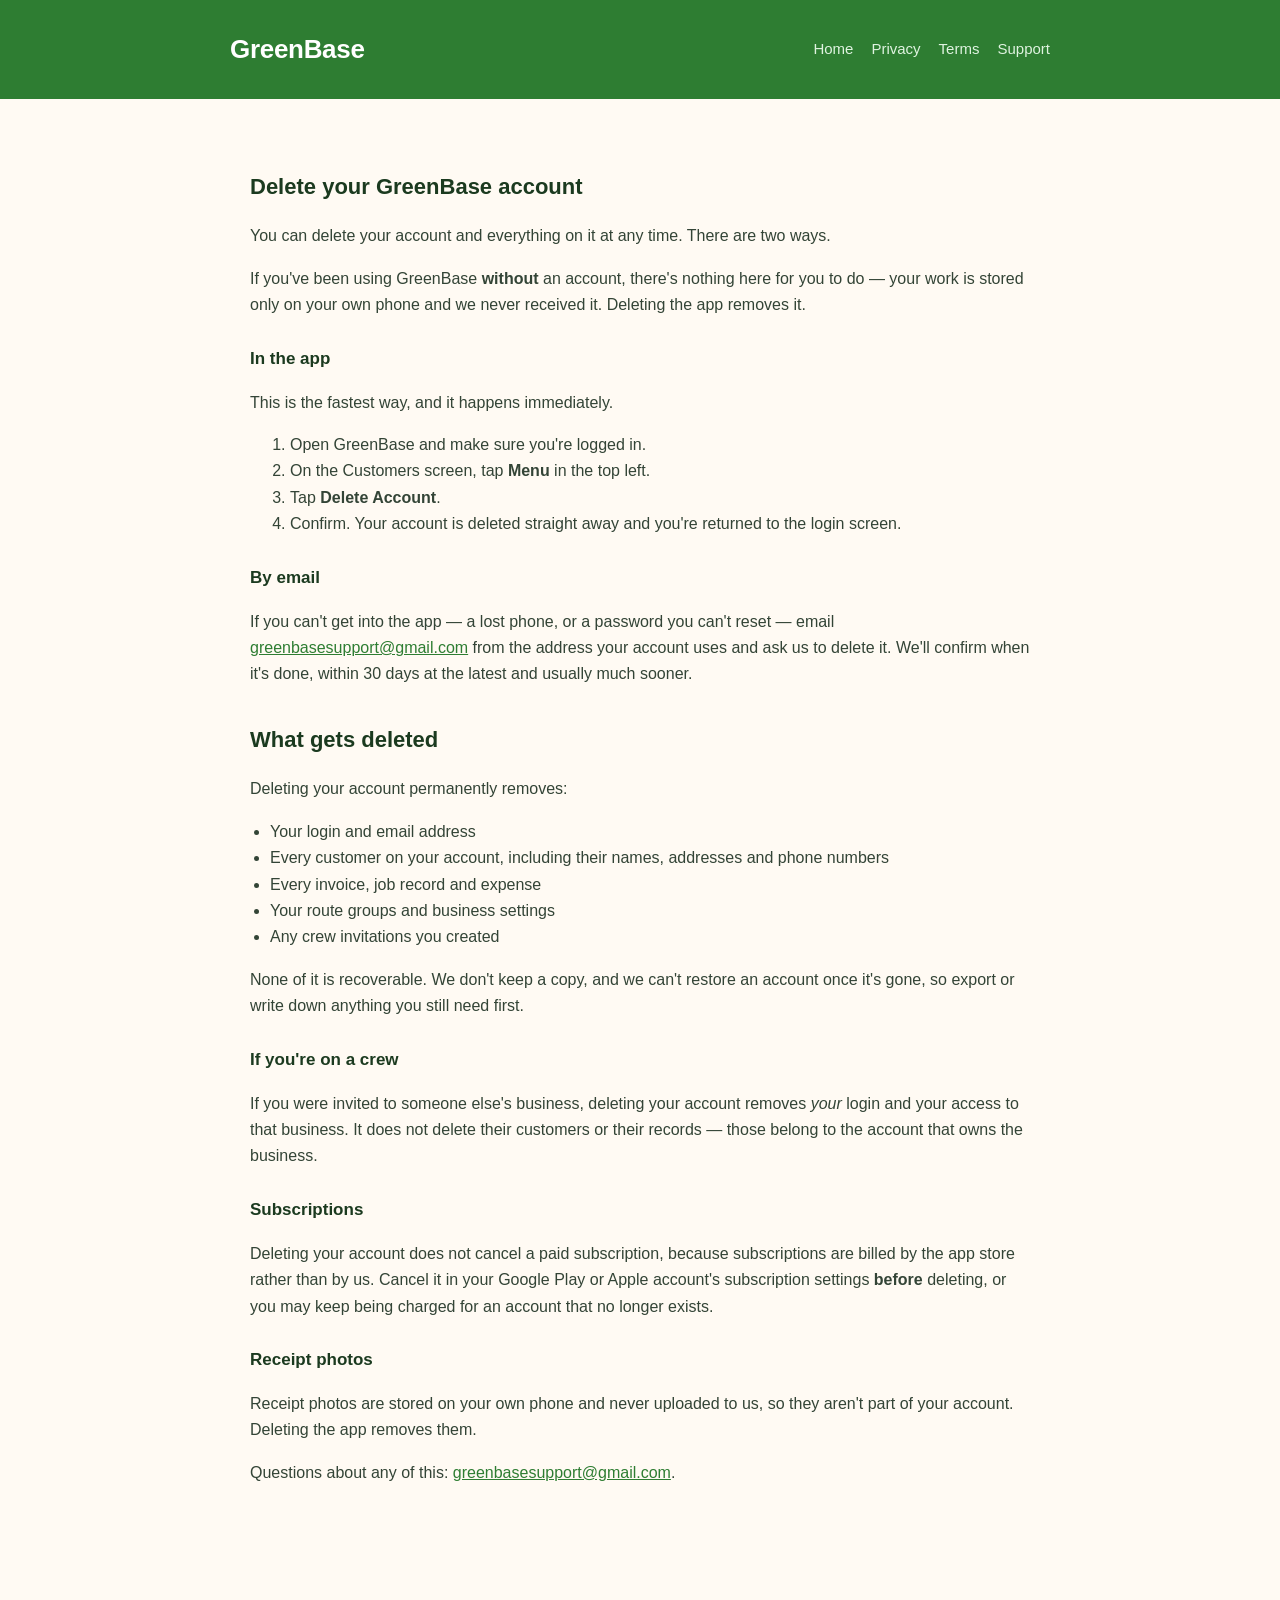
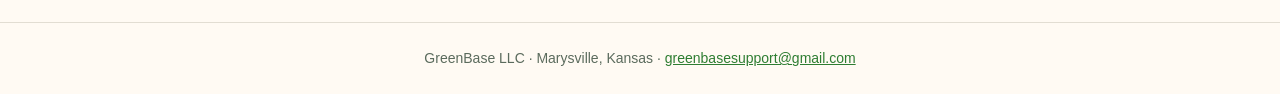
==== delete-account.html @ 28f5f55c "Give account deletion a page of its own, and a route in the app Google Play requires any app offerin" ====
<!DOCTYPE html>
<html lang="en"><head><meta charset="utf-8">
<meta name="viewport" content="width=device-width,initial-scale=1">
<title>Delete your account — GreenBase</title>
<link rel="stylesheet" href="style.css"></head><body>
<header><div class="wrap"><h1>GreenBase</h1>
<nav><a href="index.html">Home</a><a href="privacy.html">Privacy</a><a href="terms.html">Terms</a><a href="support.html">Support</a></nav>
</div></header><main>
<h2>Delete your GreenBase account</h2>

<p>You can delete your account and everything on it at any time. There are two ways.</p>

<p>If you've been using GreenBase <strong>without</strong> an account, there's nothing here for
you to do &mdash; your work is stored only on your own phone and we never received it. Deleting
the app removes it.</p>

<h3>In the app</h3>
<p>This is the fastest way, and it happens immediately.</p>
<ol>
<li>Open GreenBase and make sure you're logged in.</li>
<li>On the Customers screen, tap <strong>Menu</strong> in the top left.</li>
<li>Tap <strong>Delete Account</strong>.</li>
<li>Confirm. Your account is deleted straight away and you're returned to the login screen.</li>
</ol>

<h3>By email</h3>
<p>If you can't get into the app &mdash; a lost phone, or a password you can't reset &mdash;
email <a href="mailto:greenbasesupport@gmail.com">greenbasesupport@gmail.com</a> from the
address your account uses and ask us to delete it. We'll confirm when it's done, within 30
days at the latest and usually much sooner.</p>

<h2>What gets deleted</h2>
<p>Deleting your account permanently removes:</p>
<ul>
<li>Your login and email address</li>
<li>Every customer on your account, including their names, addresses and phone numbers</li>
<li>Every invoice, job record and expense</li>
<li>Your route groups and business settings</li>
<li>Any crew invitations you created</li>
</ul>

<p>None of it is recoverable. We don't keep a copy, and we can't restore an account once it's
gone, so export or write down anything you still need first.</p>

<h3>If you're on a crew</h3>
<p>If you were invited to someone else's business, deleting your account removes <em>your</em>
login and your access to that business. It does not delete their customers or their records
&mdash; those belong to the account that owns the business.</p>

<h3>Subscriptions</h3>
<p>Deleting your account does not cancel a paid subscription, because subscriptions are billed
by the app store rather than by us. Cancel it in your Google Play or Apple account's
subscription settings <strong>before</strong> deleting, or you may keep being charged for an
account that no longer exists.</p>

<h3>Receipt photos</h3>
<p>Receipt photos are stored on your own phone and never uploaded to us, so they aren't part of
your account. Deleting the app removes them.</p>

<p>Questions about any of this: <a href="mailto:greenbasesupport@gmail.com">greenbasesupport@gmail.com</a>.</p>
</main><footer>
GreenBase LLC &middot; Marysville, Kansas &middot;
<a href="mailto:greenbasesupport@gmail.com">greenbasesupport@gmail.com</a>
</footer></body></html>
---- style.css ----
:root{--green:#2e7d32;--dark:#1b3a1f;--muted:#5b6b5d;--bg:#fffaf3}
*{box-sizing:border-box}
body{margin:0;font:16px/1.65 -apple-system,BlinkMacSystemFont,"Segoe UI",Roboto,Helvetica,Arial,sans-serif;
color:#22302400;color:#223024;background:var(--bg)}
header{background:var(--green);color:#fff;padding:28px 20px}
header .wrap{max-width:820px;margin:0 auto;display:flex;align-items:center;gap:14px;flex-wrap:wrap}
header h1{margin:0;font-size:26px;letter-spacing:-.3px}
nav{margin-left:auto;display:flex;gap:18px}
nav a{color:#dff3e0;text-decoration:none;font-size:15px}
nav a:hover{color:#fff;text-decoration:underline}
main{max-width:820px;margin:0 auto;padding:36px 20px 70px}
h2{color:var(--dark);margin-top:34px;font-size:22px}
h3{color:var(--dark);margin-top:26px;font-size:17px}
p,li{color:#33443600;color:#334436}
ul{padding-left:20px}
.lead{font-size:19px;color:var(--muted)}
.feature{border-left:3px solid var(--green);padding:2px 0 2px 16px;margin:18px 0}
.feature b{color:var(--dark)}
footer{border-top:1px solid #e2ddd2;margin-top:50px;padding:24px 20px;text-align:center;color:var(--muted);font-size:14px}
a{color:var(--green)}
.date{color:var(--muted);font-size:14px}
.cta{display:inline-block;background:var(--green);color:#fff;text-decoration:none;
font-size:17px;font-weight:600;padding:14px 26px;border-radius:10px;margin:4px 0}
.cta:hover{background:var(--dark)}
.cta-note{color:var(--muted);font-size:14px;margin-top:10px}
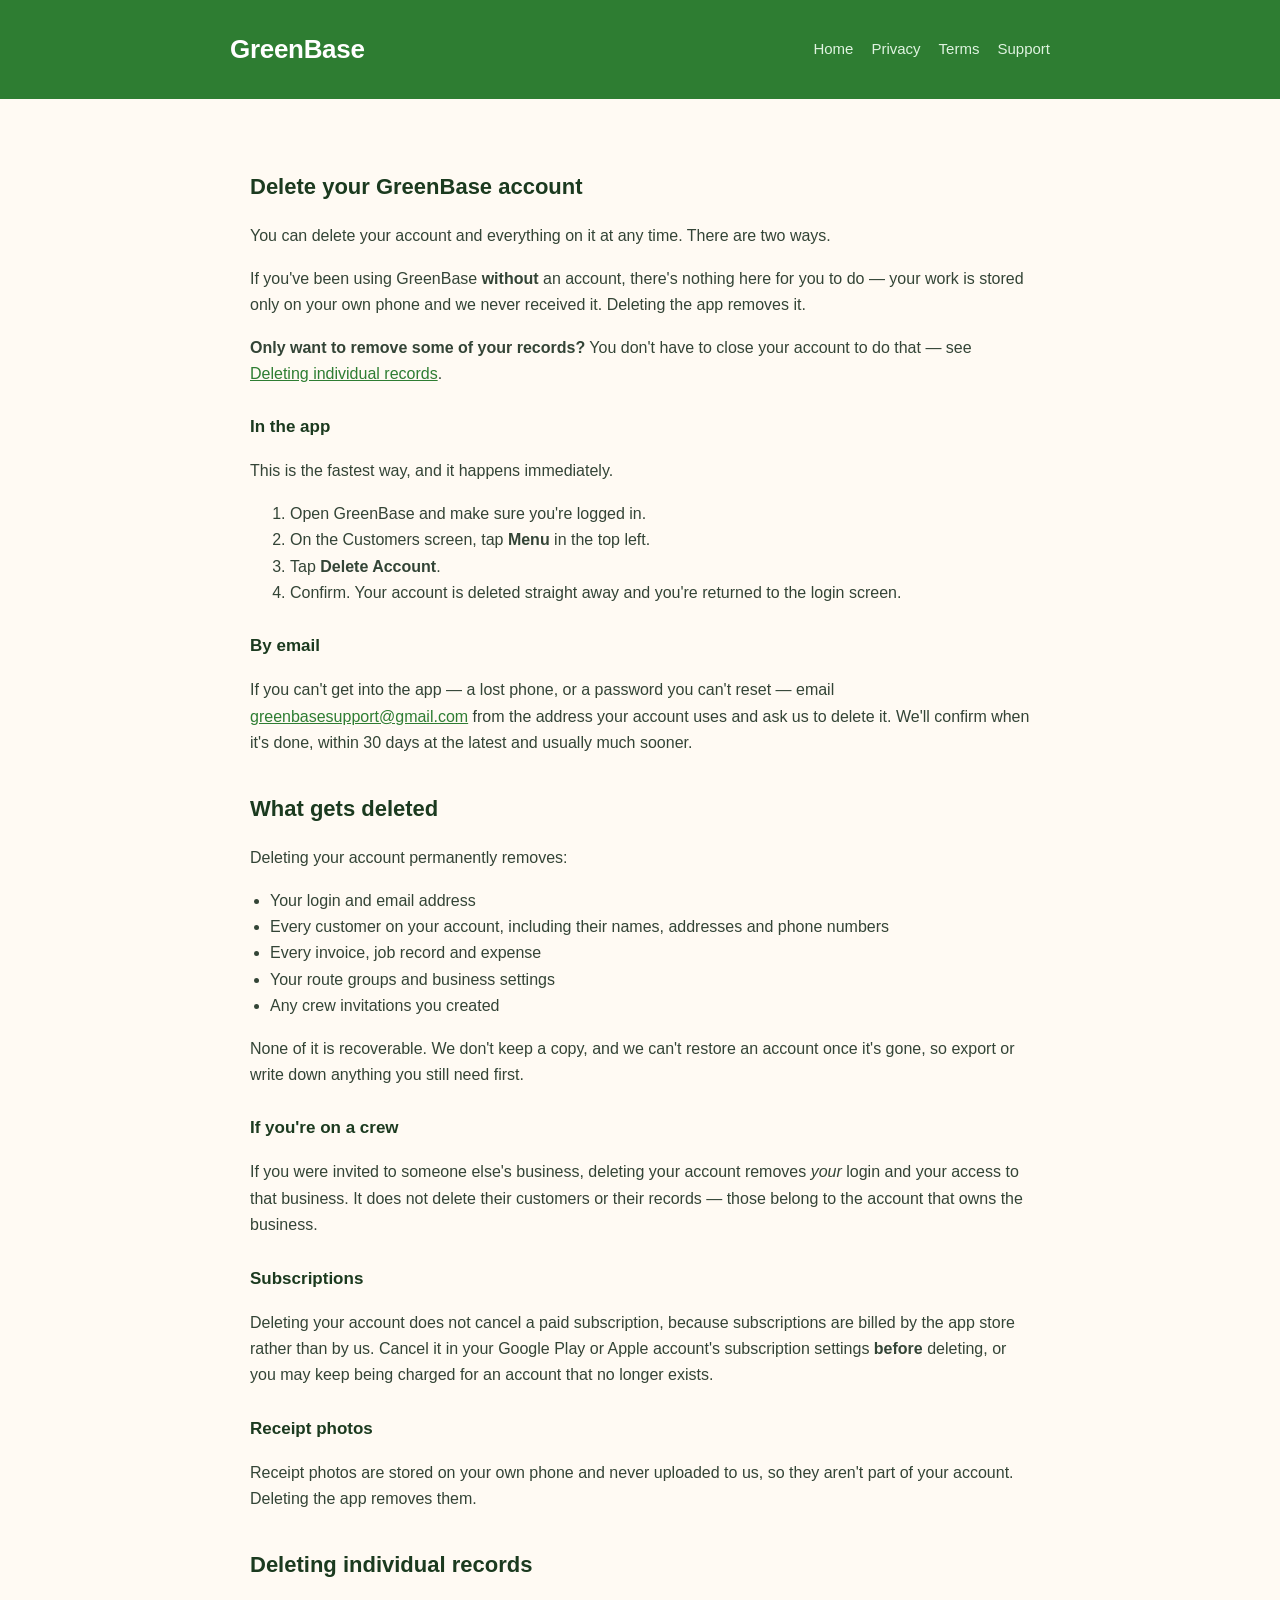
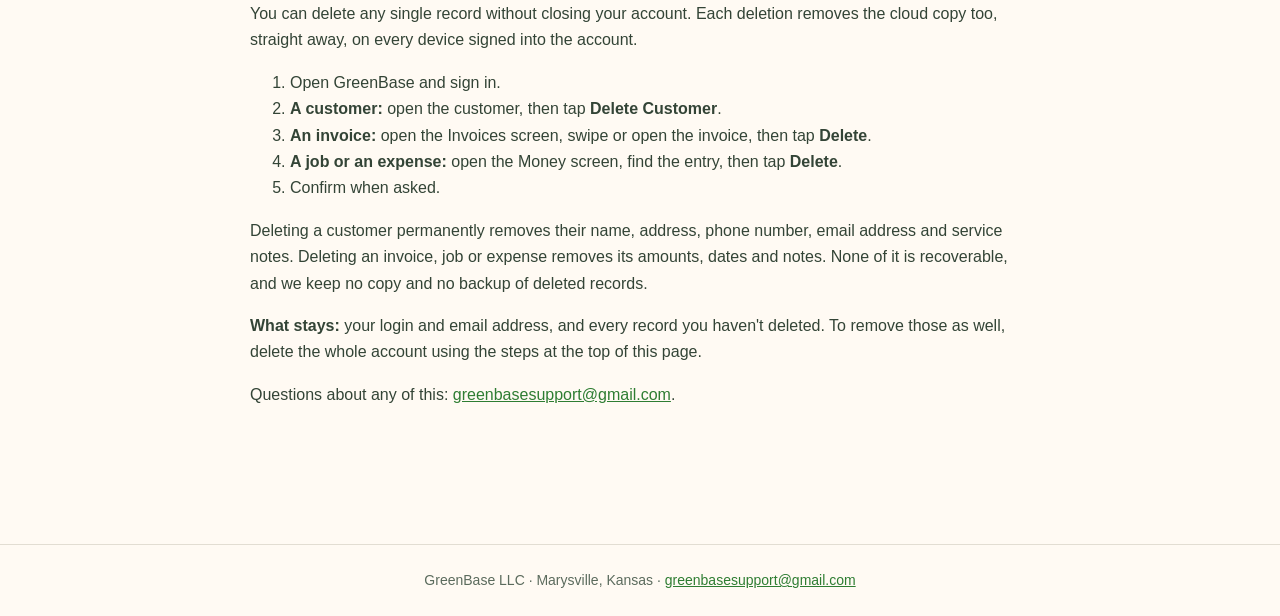
==== commit 326d99a8: "Say what Android does, and whose company this is The privacy policy credited Apple with work the And" ====
--- a/delete-account.html
+++ b/delete-account.html
@@ -13,6 +13,9 @@
 <p>If you've been using GreenBase <strong>without</strong> an account, there's nothing here for
 you to do &mdash; your work is stored only on your own phone and we never received it. Deleting
 the app removes it.</p>
+
+<p><strong>Only want to remove some of your records?</strong> You don't have to close your
+account to do that &mdash; see <a href="#delete-data">Deleting individual records</a>.</p>
 
 <h3>In the app</h3>
 <p>This is the fastest way, and it happens immediately.</p>
@@ -57,6 +60,25 @@
 <p>Receipt photos are stored on your own phone and never uploaded to us, so they aren't part of
 your account. Deleting the app removes them.</p>
 
+<h2 id="delete-data">Deleting individual records</h2>
+<p>You can delete any single record without closing your account. Each deletion removes the
+cloud copy too, straight away, on every device signed into the account.</p>
+<ol>
+<li>Open GreenBase and sign in.</li>
+<li><strong>A customer:</strong> open the customer, then tap <strong>Delete Customer</strong>.</li>
+<li><strong>An invoice:</strong> open the Invoices screen, swipe or open the invoice, then tap
+<strong>Delete</strong>.</li>
+<li><strong>A job or an expense:</strong> open the Money screen, find the entry, then tap
+<strong>Delete</strong>.</li>
+<li>Confirm when asked.</li>
+</ol>
+<p>Deleting a customer permanently removes their name, address, phone number, email address
+and service notes. Deleting an invoice, job or expense removes its amounts, dates and notes.
+None of it is recoverable, and we keep no copy and no backup of deleted records.</p>
+<p><strong>What stays:</strong> your login and email address, and every record you haven't
+deleted. To remove those as well, delete the whole account using the steps at the top of this
+page.</p>
+
 <p>Questions about any of this: <a href="mailto:greenbasesupport@gmail.com">greenbasesupport@gmail.com</a>.</p>
 </main><footer>
 GreenBase LLC &middot; Marysville, Kansas &middot;
--- a/style.css
+++ b/style.css
@@ -1,7 +1,7 @@
 :root{--green:#2e7d32;--dark:#1b3a1f;--muted:#5b6b5d;--bg:#fffaf3}
 *{box-sizing:border-box}
 body{margin:0;font:16px/1.65 -apple-system,BlinkMacSystemFont,"Segoe UI",Roboto,Helvetica,Arial,sans-serif;
-color:#22302400;color:#223024;background:var(--bg)}
+color:#223024;background:var(--bg)}
 header{background:var(--green);color:#fff;padding:28px 20px}
 header .wrap{max-width:820px;margin:0 auto;display:flex;align-items:center;gap:14px;flex-wrap:wrap}
 header h1{margin:0;font-size:26px;letter-spacing:-.3px}
@@ -11,7 +11,7 @@
 main{max-width:820px;margin:0 auto;padding:36px 20px 70px}
 h2{color:var(--dark);margin-top:34px;font-size:22px}
 h3{color:var(--dark);margin-top:26px;font-size:17px}
-p,li{color:#33443600;color:#334436}
+p,li{color:#334436}
 ul{padding-left:20px}
 .lead{font-size:19px;color:var(--muted)}
 .feature{border-left:3px solid var(--green);padding:2px 0 2px 16px;margin:18px 0}
